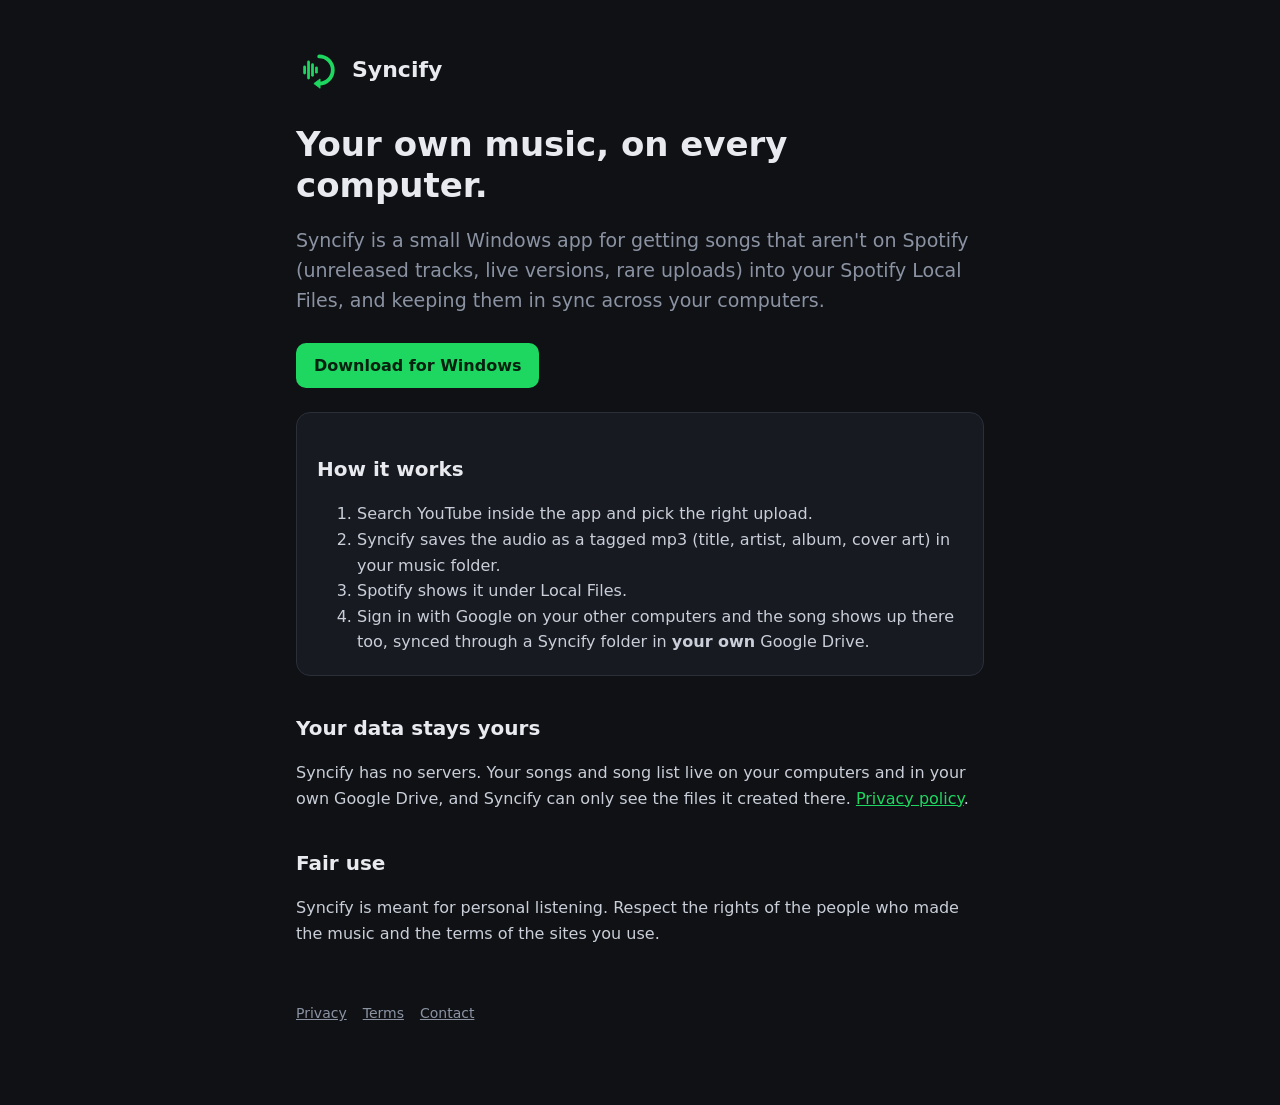
==== docs/index.html @ 21f2cac5 "Add initial implementation of Syncify UI and DriveHub integration - Implemented a fake Drive API for" ====
<!doctype html>
<html lang="en">
<head>
  <meta charset="utf-8">
  <meta name="viewport" content="width=device-width, initial-scale=1">
  <title>Syncify</title>
  <link rel="icon" href="logo.svg">
  <link rel="stylesheet" href="style.css">
</head>
<body>
<main>
  <header><img src="logo.svg" alt=""><a href="./">Syncify</a></header>
  <h1>Your own music, on every computer.</h1>
  <p class="lead">Syncify is a small Windows app for getting songs that aren't on Spotify (unreleased tracks, live versions, rare uploads) into your Spotify Local Files, and keeping them in sync across your computers.</p>
  <a class="btn" href="https://github.com/RitvikNeerattil/Syncify/releases">Download for Windows</a>

  <div class="card">
    <h2>How it works</h2>
    <ol>
      <li>Search YouTube inside the app and pick the right upload.</li>
      <li>Syncify saves the audio as a tagged mp3 (title, artist, album, cover art) in your music folder.</li>
      <li>Spotify shows it under Local Files.</li>
      <li>Sign in with Google on your other computers and the song shows up there too, synced through a Syncify folder in <b>your own</b> Google Drive.</li>
    </ol>
  </div>

  <h2>Your data stays yours</h2>
  <p>Syncify has no servers. Your songs and song list live on your computers and in your own Google Drive, and Syncify can only see the files it created there. <a href="privacy.html">Privacy policy</a>.</p>

  <h2>Fair use</h2>
  <p>Syncify is meant for personal listening. Respect the rights of the people who made the music and the terms of the sites you use.</p>

  <footer>
    <a href="privacy.html">Privacy</a><a href="terms.html">Terms</a><a href="mailto:syncify.project@gmail.com">Contact</a>
  </footer>
</main>
</body>
</html>
---- docs/style.css ----
:root { --bg:#0f1115; --panel:#171a21; --line:#2a2f3a; --text:#e8eaef; --muted:#8b93a3; --accent:#1ed760; }
* { box-sizing: border-box; }
body { margin: 0; background: var(--bg); color: var(--text); font: 16px/1.6 "Segoe UI", system-ui, -apple-system, sans-serif; }
main { max-width: 720px; margin: 0 auto; padding: 48px 16px 80px; }
header { display: flex; align-items: center; gap: 12px; margin-bottom: 32px; }
header img { width: 44px; height: 44px; }
header a { color: var(--text); text-decoration: none; font-weight: 700; font-size: 22px; }
h1 { font-size: 34px; line-height: 1.2; margin: 0 0 12px; }
h2 { font-size: 20px; margin: 36px 0 8px; }
p, li { color: #c9ced8; }
a { color: var(--accent); }
.lead { font-size: 19px; color: var(--muted); }
.btn { display: inline-block; background: var(--accent); color: #06210f; font-weight: 600; padding: 10px 18px; border-radius: 10px; text-decoration: none; margin-top: 8px; }
.card { background: var(--panel); border: 1px solid var(--line); border-radius: 14px; padding: 4px 20px; margin-top: 24px; }
footer { margin-top: 56px; color: var(--muted); font-size: 14px; }
footer a { color: var(--muted); margin-right: 16px; }
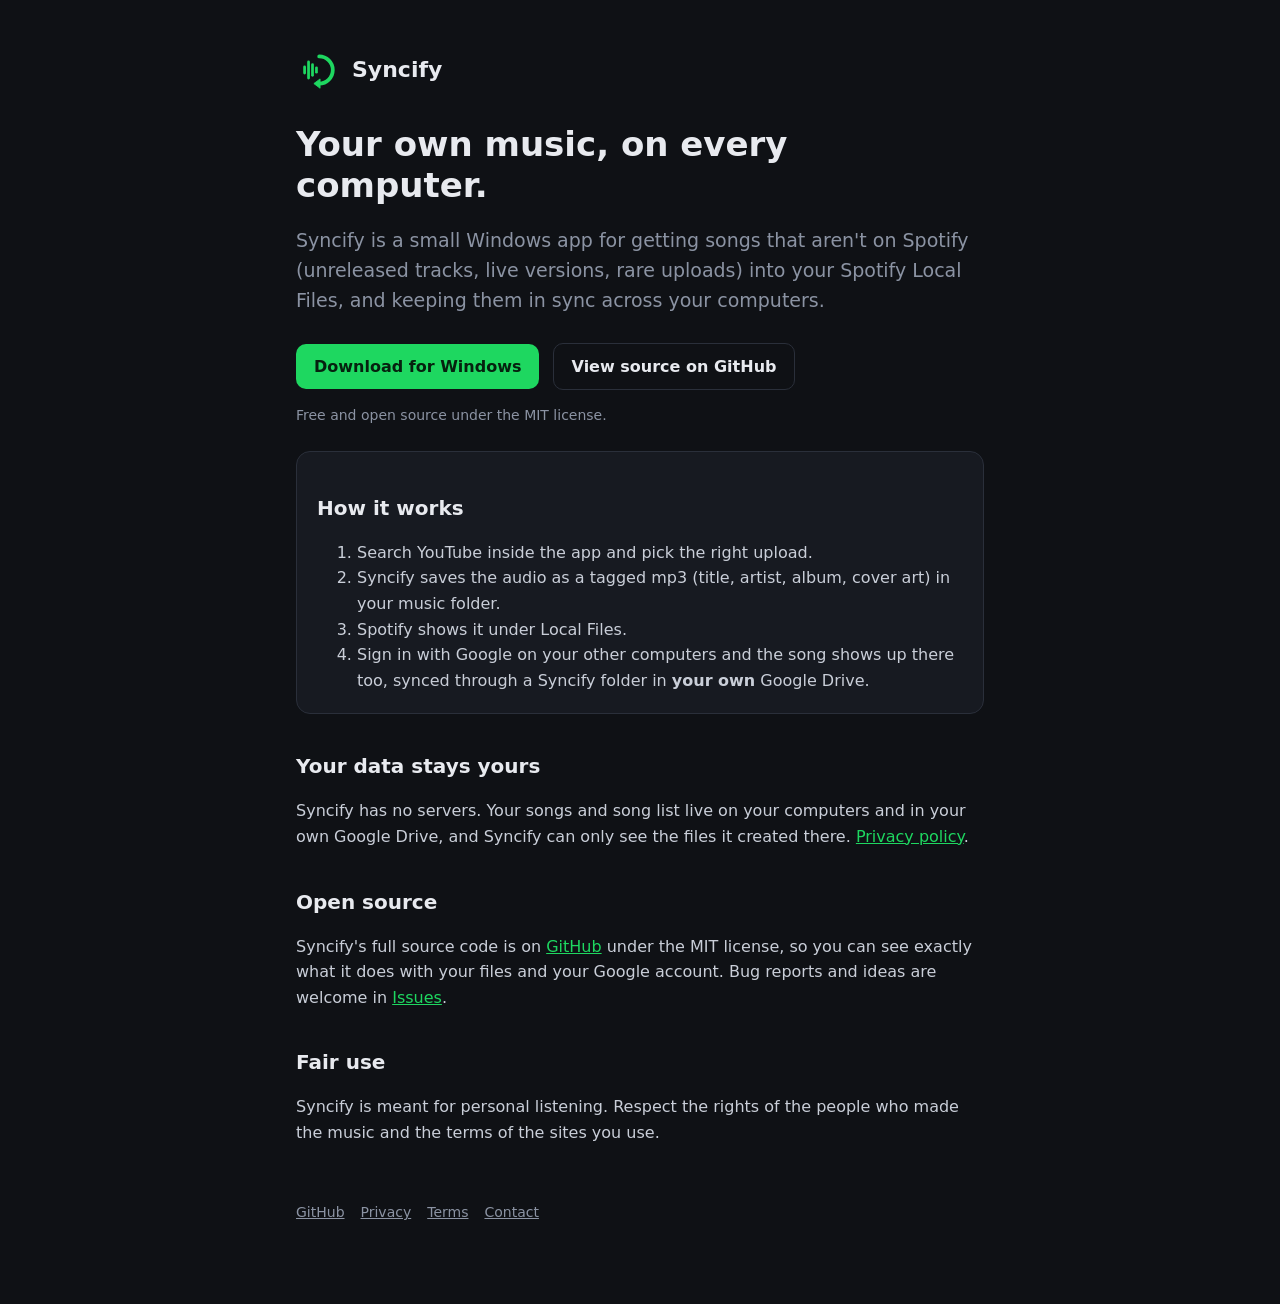
==== commit ba7b770a: "Add license information and enhance documentation for open source clarity" ====
--- a/docs/index.html
+++ b/docs/index.html
@@ -12,7 +12,9 @@
   <header><img src="logo.svg" alt=""><a href="./">Syncify</a></header>
   <h1>Your own music, on every computer.</h1>
   <p class="lead">Syncify is a small Windows app for getting songs that aren't on Spotify (unreleased tracks, live versions, rare uploads) into your Spotify Local Files, and keeping them in sync across your computers.</p>
-  <a class="btn" href="https://github.com/RitvikNeerattil/Syncify/releases">Download for Windows</a>
+  <a class="btn" href="https://github.com/RitvikNeerattil/Syncify/releases/latest">Download for Windows</a>
+  <a class="btn ghost" href="https://github.com/RitvikNeerattil/Syncify">View source on GitHub</a>
+  <p class="small">Free and open source under the MIT license.</p>
 
   <div class="card">
     <h2>How it works</h2>
@@ -27,11 +29,14 @@
   <h2>Your data stays yours</h2>
   <p>Syncify has no servers. Your songs and song list live on your computers and in your own Google Drive, and Syncify can only see the files it created there. <a href="privacy.html">Privacy policy</a>.</p>
 
+  <h2>Open source</h2>
+  <p>Syncify's full source code is on <a href="https://github.com/RitvikNeerattil/Syncify">GitHub</a> under the MIT license, so you can see exactly what it does with your files and your Google account. Bug reports and ideas are welcome in <a href="https://github.com/RitvikNeerattil/Syncify/issues">Issues</a>.</p>
+
   <h2>Fair use</h2>
   <p>Syncify is meant for personal listening. Respect the rights of the people who made the music and the terms of the sites you use.</p>
 
   <footer>
-    <a href="privacy.html">Privacy</a><a href="terms.html">Terms</a><a href="mailto:syncify.project@gmail.com">Contact</a>
+    <a href="https://github.com/RitvikNeerattil/Syncify">GitHub</a><a href="privacy.html">Privacy</a><a href="terms.html">Terms</a><a href="mailto:syncify.project@gmail.com">Contact</a>
   </footer>
 </main>
 </body>
--- a/docs/style.css
+++ b/docs/style.css
@@ -10,7 +10,9 @@
 p, li { color: #c9ced8; }
 a { color: var(--accent); }
 .lead { font-size: 19px; color: var(--muted); }
-.btn { display: inline-block; background: var(--accent); color: #06210f; font-weight: 600; padding: 10px 18px; border-radius: 10px; text-decoration: none; margin-top: 8px; }
+.btn { display: inline-block; margin-right: 8px; background: var(--accent); color: #06210f; font-weight: 600; padding: 10px 18px; border-radius: 10px; text-decoration: none; margin-top: 8px; }
 .card { background: var(--panel); border: 1px solid var(--line); border-radius: 14px; padding: 4px 20px; margin-top: 24px; }
 footer { margin-top: 56px; color: var(--muted); font-size: 14px; }
 footer a { color: var(--muted); margin-right: 16px; }
+.btn.ghost { background: transparent; color: var(--text); border: 1px solid var(--line); }
+.small { font-size: 14px; color: var(--muted); }
